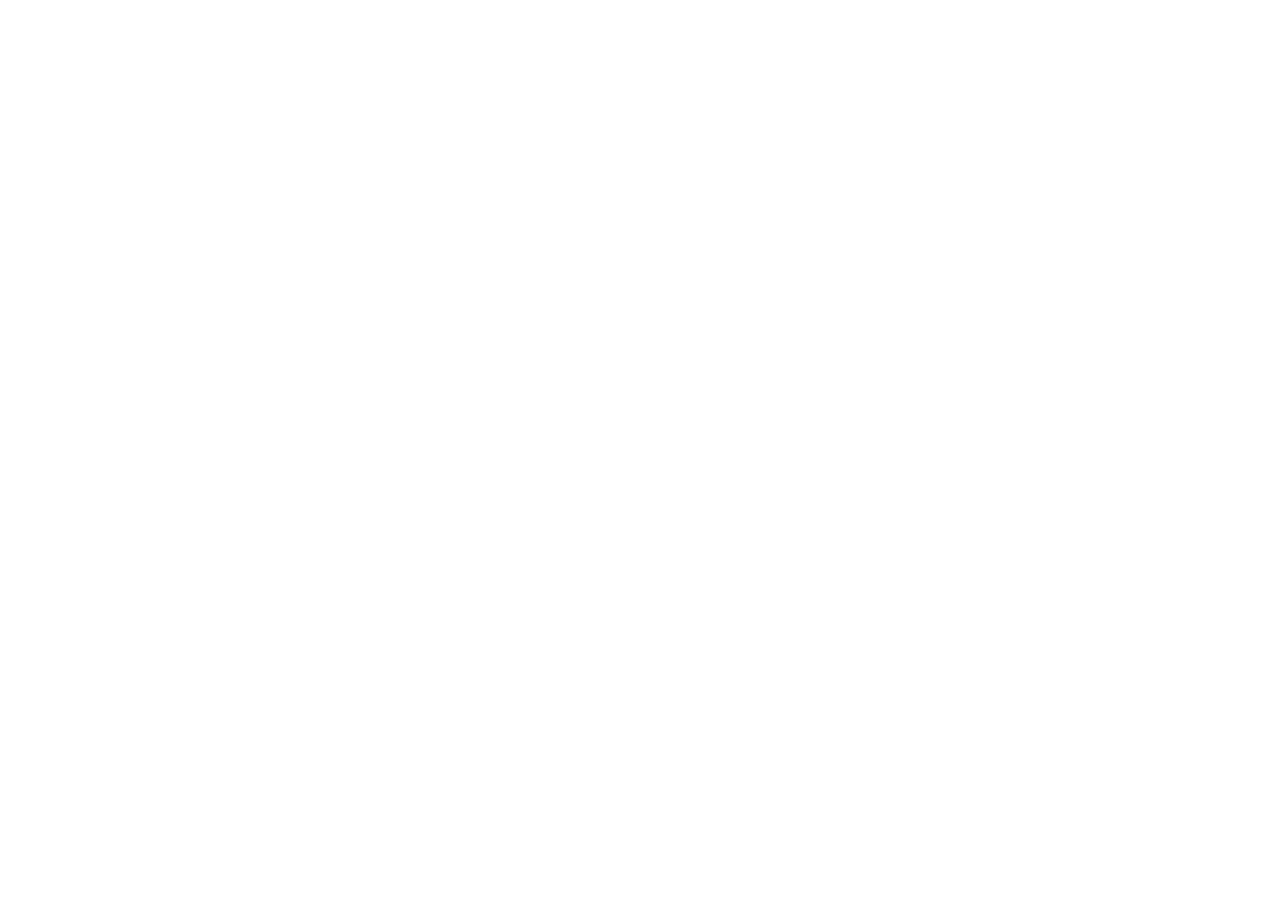
==== docs/index.html @ a2754d24 "Add standalone mobile PWA demo" ====
<!doctype html>
<html lang="pl">
<head>
  <meta charset="utf-8">
  <meta name="viewport" content="width=device-width,initial-scale=1,viewport-fit=cover">
  <meta name="theme-color" content="#111827">
  <meta name="apple-mobile-web-app-capable" content="yes">
  <meta name="apple-mobile-web-app-status-bar-style" content="default">
  <meta name="apple-mobile-web-app-title" content="Delegacje">
  <title>Delegacje + Flota</title>
  <link rel="manifest" href="./manifest.webmanifest">
  <link rel="stylesheet" href="./style.css">
</head>
<body>
  <div id="app"></div>
  <input id="cameraInput" type="file" accept="image/*" capture="environment" hidden>
  <script src="./app.js"></script>
</body>
</html>
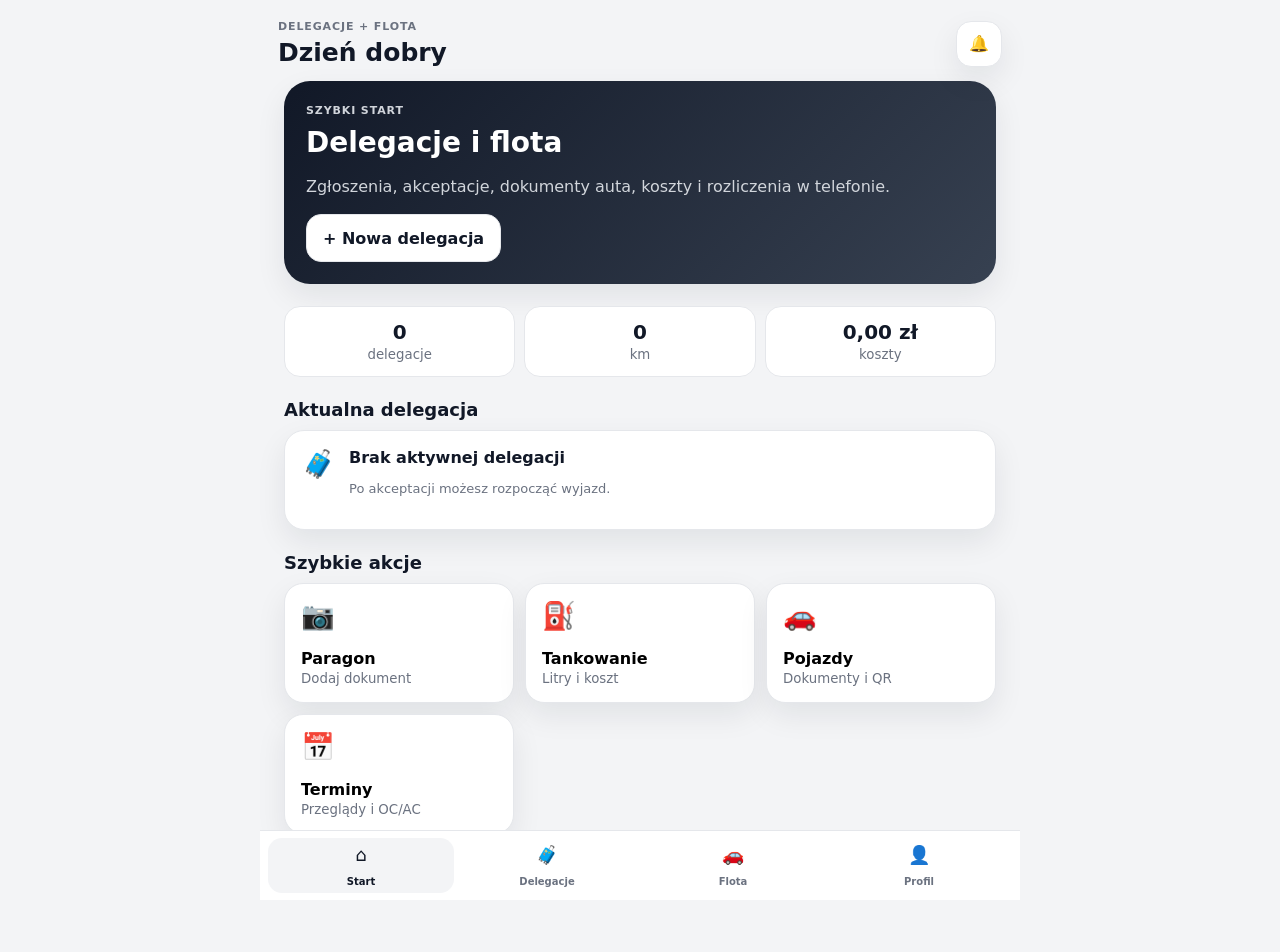
==== commit 9be6c450: "Load accounting module in Pages PWA" ====
--- a/docs/index.html
+++ b/docs/index.html
@@ -10,10 +10,12 @@
   <title>Delegacje + Flota</title>
   <link rel="manifest" href="./manifest.webmanifest">
   <link rel="stylesheet" href="./style.css">
+  <link rel="stylesheet" href="./accounting.css">
 </head>
 <body>
   <div id="app"></div>
   <input id="cameraInput" type="file" accept="image/*" capture="environment" hidden>
   <script src="./app.js"></script>
+  <script src="./accounting.js"></script>
 </body>
 </html>
--- a/docs/style.css
+++ b/docs/style.css
@@ -0,0 +1 @@
+:root{--bg:#f3f4f6;--card:#fff;--text:#111827;--muted:#6b7280;--line:#e5e7eb;--ok:#166534;--warn:#b45309;--danger:#b91c1c;--shadow:0 12px 30px rgba(17,24,39,.08)}*{box-sizing:border-box}html{background:var(--bg)}body{margin:0;font-family:Inter,system-ui,-apple-system,"Segoe UI",sans-serif;background:var(--bg);color:var(--text)}button,input,select,textarea{font:inherit}button{cursor:pointer}.shell{max-width:760px;margin:auto;min-height:100vh;padding-bottom:92px}.top{display:flex;justify-content:space-between;align-items:center;padding:calc(20px + env(safe-area-inset-top)) 18px 14px}.eyebrow{font-size:11px;text-transform:uppercase;letter-spacing:.08em;font-weight:800;color:var(--muted);margin:0 0 5px}.top h1,.page h1{font-size:25px;margin:0}.bell,.back{width:46px;height:46px;border:1px solid var(--line);background:#fff;border-radius:15px;box-shadow:var(--shadow);position:relative}.bell b{position:absolute;right:-2px;top:-4px;background:#b91c1c;color:#fff;border-radius:999px;min-width:18px;height:18px;font-size:10px;display:grid;place-items:center}main{padding:0 15px 26px;display:grid;gap:22px}.hero{border-radius:26px;padding:22px;background:linear-gradient(135deg,#111827,#374151);color:#fff;box-shadow:var(--shadow)}.hero h2{font-size:28px;margin:7px 0}.hero p{color:#d1d5db;line-height:1.45}.btn{border:0;border-radius:15px;min-height:48px;padding:0 16px;font-weight:800}.btn.light{background:#fff;color:#111827;border:1px solid var(--line)}.btn.dark{background:#111827;color:#fff}.btn.danger{background:#fee2e2;color:#991b1b}.btn.full{width:100%}.section-title{display:flex;justify-content:space-between;align-items:center;margin-bottom:10px}.section-title h2{font-size:18px;margin:0}.section-title button{border:0;background:none;color:var(--muted);font-weight:700}.card{background:#fff;border:1px solid var(--line);border-radius:20px;padding:17px;box-shadow:var(--shadow)}.empty{display:flex;gap:13px}.empty .ico{font-size:27px}.empty p,.muted{color:var(--muted);font-size:13px;line-height:1.45}.grid{display:grid;grid-template-columns:repeat(2,minmax(0,1fr));gap:11px}.action{min-height:120px;border:1px solid var(--line);background:#fff;border-radius:19px;padding:16px;text-align:left;box-shadow:var(--shadow);display:flex;flex-direction:column}.action .emoji{font-size:27px;margin-bottom:auto}.action strong{margin-top:15px}.action small{color:var(--muted);margin-top:3px}.nav{position:fixed;bottom:0;left:50%;transform:translateX(-50%);width:min(760px,100%);display:grid;grid-template-columns:repeat(4,1fr);background:rgba(255,255,255,.97);backdrop-filter:blur(12px);border-top:1px solid var(--line);padding:7px 8px calc(7px + env(safe-area-inset-bottom));z-index:20}.nav button{border:0;background:transparent;min-height:55px;border-radius:14px;color:var(--muted);display:grid;place-items:center;font-size:18px}.nav button span{font-size:10px;font-weight:800}.nav button.active{background:#f3f4f6;color:#111827}.page{display:flex;align-items:center;gap:13px;padding:calc(20px + env(safe-area-inset-top)) 18px 15px}.page .grow{flex:1}.stack,.timeline{display:grid;gap:11px}.list{display:flex;justify-content:space-between;align-items:center;gap:12px}.list p{margin:5px 0 0}.pill{display:inline-flex;padding:5px 8px;border-radius:999px;background:#f3f4f6;color:#374151;font-size:10px;font-weight:900;text-transform:uppercase}.pill.ok{background:#dcfce7;color:#166534}.pill.warn{background:#fef3c7;color:#92400e}.pill.danger{background:#fee2e2;color:#991b1b}.form{display:grid;gap:14px}.form label{display:grid;gap:7px;font-size:13px;font-weight:800}.form input,.form select,.form textarea{width:100%;border:1px solid #d1d5db;border-radius:14px;padding:12px;background:#fff}.form textarea{resize:vertical}.row2{display:grid;grid-template-columns:1fr 1fr;gap:10px}.notice{padding:12px 14px;border-radius:14px;font-size:13px;background:#eff6ff;color:#1e40af;border:1px solid #bfdbfe}.notice.ok{background:#f0fdf4;color:#166534;border-color:#bbf7d0}.notice.warn{background:#fffbeb;color:#92400e;border-color:#fde68a}.detail{display:grid;gap:10px}.detail>div{display:flex;justify-content:space-between;gap:15px;border-bottom:1px solid var(--line);padding-bottom:10px}.detail>div:last-child{border:0;padding:0}.detail span{color:var(--muted);font-size:12px}.detail strong{text-align:right}.vehicle-actions,.approval-actions,.role-switch{display:grid;grid-template-columns:1fr 1fr;gap:9px;margin-top:13px}.role-switch{grid-template-columns:repeat(3,1fr)}.file-preview{font-size:12px;color:var(--muted);margin-top:5px}.stats{display:grid;grid-template-columns:repeat(3,1fr);gap:9px}.stat{background:#fff;border:1px solid var(--line);border-radius:16px;padding:13px;text-align:center}.stat strong{font-size:20px;display:block}.stat small{color:var(--muted)}.manager-card{display:flex;justify-content:space-between;align-items:center}.deadlines{display:flex;gap:8px;flex-wrap:wrap;margin-top:12px;font-size:12px}.qr-card{text-align:center}.qr-card img{width:220px;max-width:100%;border-radius:14px;border:8px solid #fff;box-shadow:0 5px 20px rgba(0,0,0,.08)}.timeline-item{display:grid;grid-template-columns:auto 1fr;gap:12px}.timeline-icon{font-size:24px}.settlement-sheet{background:#fff;border:1px solid var(--line);border-radius:20px;padding:24px;box-shadow:var(--shadow)}.settlement-head{display:flex;justify-content:space-between;gap:20px;border-bottom:2px solid #111827;padding-bottom:16px;margin-bottom:18px}.settlement-head h1{margin:3px 0 0;font-size:22px}.settlement-grid{display:grid;grid-template-columns:1fr 1fr;gap:14px;margin-bottom:20px}.settlement-grid div{display:grid;gap:4px}.settlement-grid span{font-size:11px;color:var(--muted);text-transform:uppercase}.settlement-sheet table{width:100%;border-collapse:collapse;font-size:13px}.settlement-sheet th,.settlement-sheet td{border-bottom:1px solid var(--line);padding:10px 6px;text-align:left}.settlement-sheet th:last-child,.settlement-sheet td:last-child{text-align:right}.signature-row{display:grid;grid-template-columns:1fr 1fr;gap:32px;margin-top:42px}.signature-row div{border-top:1px solid #777;padding-top:8px;font-size:12px;text-align:center;color:#555}@media(min-width:640px){main{padding-left:24px;padding-right:24px}.grid{grid-template-columns:repeat(3,1fr)}}@media(max-width:520px){.role-switch{grid-template-columns:1fr}.settlement-grid{grid-template-columns:1fr}.settlement-sheet{padding:16px}.settlement-sheet table{font-size:11px}}@media print{body{background:#fff}.no-print,.nav,.top,.btn.no-print{display:none!important}.shell,.print-shell{max-width:none;padding:0}.print-shell main{padding:0}.settlement-sheet{box-shadow:none;border:0;border-radius:0;padding:0}.settlement-head{margin-top:0}.signature-row{margin-top:60px}@page{size:A4;margin:15mm}}
--- a/docs/accounting.css
+++ b/docs/accounting.css
@@ -0,0 +1 @@
+.accounting-stats{grid-template-columns:repeat(2,1fr)}.accounting-settings{margin-top:4px}.accounting-toolbar,.toolbar{display:flex;gap:10px;flex-wrap:wrap}.accounting-row{cursor:pointer}.accounting-total{margin-top:10px;font-size:20px;font-weight:900;text-align:right}.settlement-summary h2,.accounting-settings h2{margin-top:0}.total-row{font-size:18px;padding-top:12px!important}.checkline{display:flex!important;grid-template-columns:none!important;align-items:center;gap:9px}.checkline input{width:20px!important;height:20px}.accounting-entry{margin-top:8px}@media(min-width:640px){.accounting-stats{grid-template-columns:repeat(4,1fr)}}@media print{body{background:#fff}.nav,.top,.page .back,.toolbar,.accounting-settings,.bell{display:none!important}.shell{max-width:none;padding:0}.page{padding:0 0 18px}.page h1{font-size:24px}main{padding:0;display:block}.card{box-shadow:none;border:1px solid #ccc;margin:0 0 14px;break-inside:avoid}.form{display:none}.settlement-summary{display:block}.accounting-entry{display:none}}
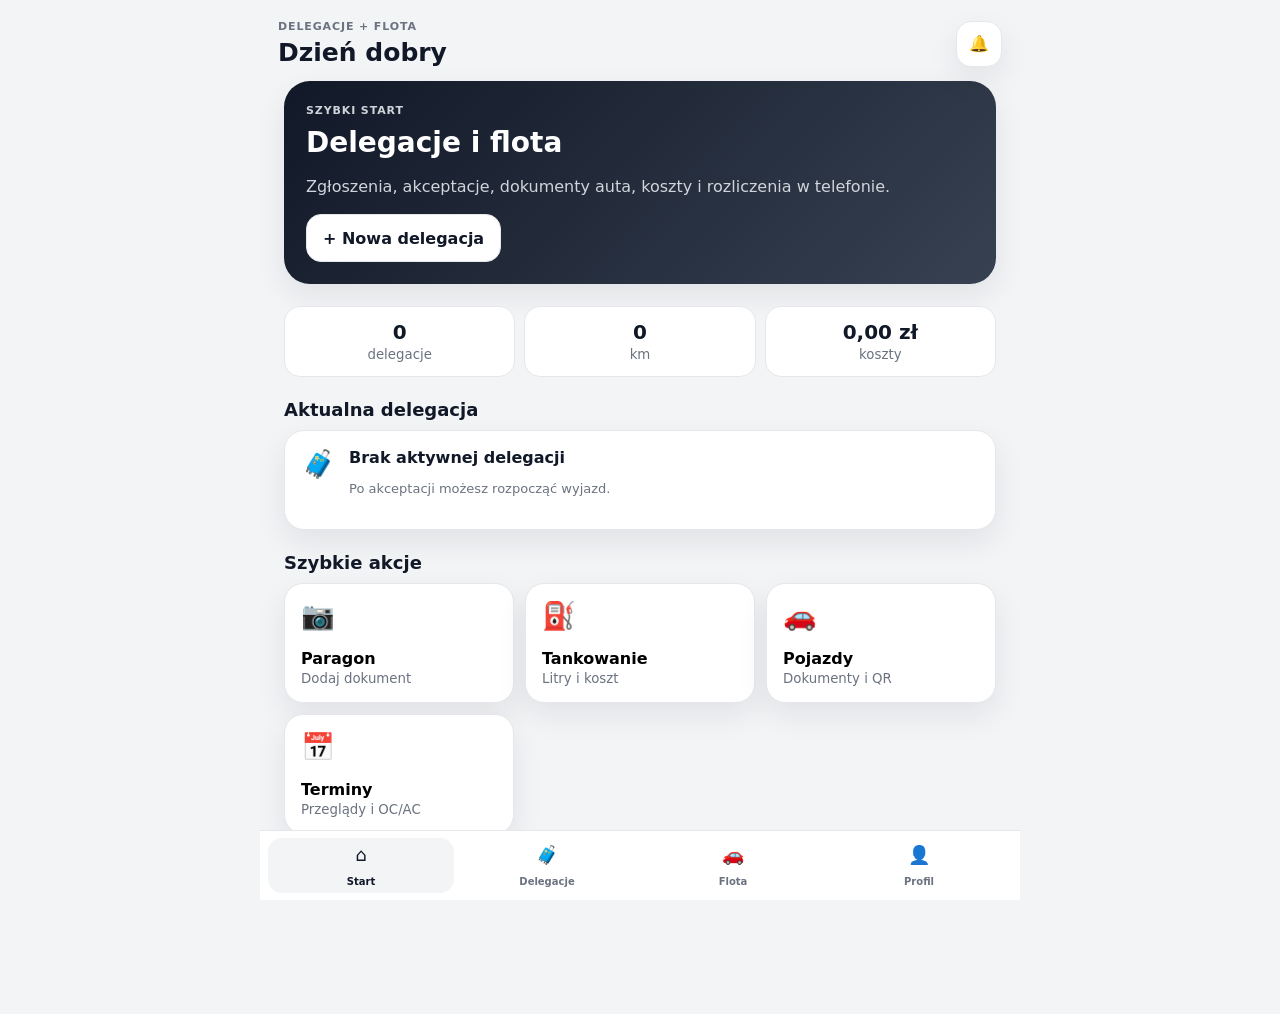
==== commit 4bddfe75: "Load Super Admin module" ====
--- a/docs/index.html
+++ b/docs/index.html
@@ -11,11 +11,13 @@
   <link rel="manifest" href="./manifest.webmanifest">
   <link rel="stylesheet" href="./style.css">
   <link rel="stylesheet" href="./accounting.css">
+  <link rel="stylesheet" href="./superadmin.css">
 </head>
 <body>
   <div id="app"></div>
   <input id="cameraInput" type="file" accept="image/*" capture="environment" hidden>
   <script src="./app.js"></script>
   <script src="./accounting.js"></script>
+  <script src="./superadmin.js"></script>
 </body>
 </html>
--- a/docs/superadmin.css
+++ b/docs/superadmin.css
@@ -0,0 +1 @@
+.superadmin-grid{display:grid;grid-template-columns:repeat(2,minmax(0,1fr));gap:10px}.superadmin-card h2,.superadmin-card h3{margin-top:0}.superadmin-tabs{display:flex;gap:8px;flex-wrap:wrap}.superadmin-tabs .btn{min-height:40px;padding:0 12px}.admin-user{display:grid;grid-template-columns:1fr auto;gap:10px;align-items:center}.admin-user small{display:block;color:var(--muted);margin-top:3px}.admin-badge{font-size:10px;font-weight:900;text-transform:uppercase;padding:5px 8px;border-radius:999px;background:#eef2ff;color:#3730a3}.admin-audit{font-size:12px}.admin-audit strong{display:block}.admin-kpis{display:grid;grid-template-columns:repeat(2,1fr);gap:8px}.admin-kpis .stat{min-width:0}.brand-preview{display:flex;align-items:center;gap:12px;padding:12px;border:1px solid var(--line);border-radius:14px}.brand-preview img,.custom-brand-logo{width:46px;height:46px;object-fit:contain;border-radius:10px;background:#fff;border:1px solid var(--line)}.brand-preview .brand-dot{width:34px;height:34px;border-radius:50%;background:var(--brand-color,#111827)}.legal-footer{display:flex;justify-content:center;gap:12px;flex-wrap:wrap;padding:18px 8px 6px;color:var(--muted);font-size:12px}.legal-footer button{border:0;background:none;color:inherit;text-decoration:underline}.secret-warning{padding:12px 14px;border-radius:14px;background:#fff7ed;color:#9a3412;border:1px solid #fed7aa;font-size:12px}.config-actions{display:grid;grid-template-columns:1fr 1fr;gap:10px}.role-chip{display:inline-flex;padding:4px 7px;border-radius:999px;background:#f3f4f6;font-size:10px;font-weight:800}.btn.dark{background:var(--brand-color,#111827)}.hero{background:linear-gradient(135deg,var(--brand-color,#111827),#374151)}@media(min-width:640px){.superadmin-grid{grid-template-columns:repeat(3,minmax(0,1fr))}.admin-kpis{grid-template-columns:repeat(4,1fr)}}@media print{.superadmin-entry,.legal-footer{display:none!important}}
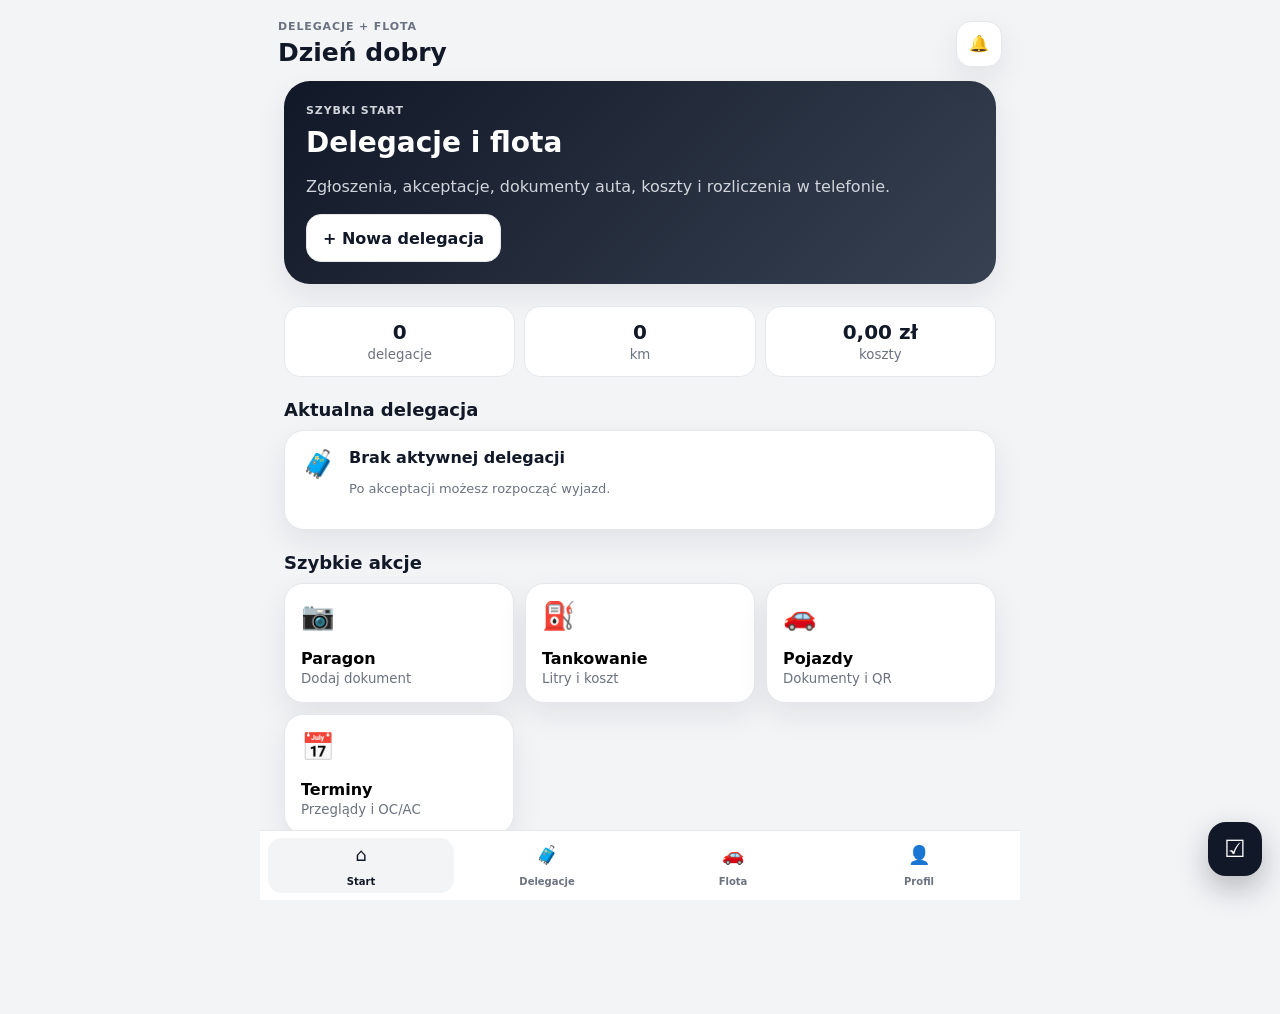
==== commit 406fc1a7: "Load task center in Pages PWA" ====
--- a/docs/index.html
+++ b/docs/index.html
@@ -12,6 +12,7 @@
   <link rel="stylesheet" href="./style.css">
   <link rel="stylesheet" href="./accounting.css">
   <link rel="stylesheet" href="./superadmin.css">
+  <link rel="stylesheet" href="./tasks.css">
 </head>
 <body>
   <div id="app"></div>
@@ -19,5 +20,6 @@
   <script src="./app.js"></script>
   <script src="./accounting.js"></script>
   <script src="./superadmin.js"></script>
+  <script src="./tasks.js"></script>
 </body>
 </html>
--- a/docs/tasks.css
+++ b/docs/tasks.css
@@ -0,0 +1 @@
+.task-launch{position:fixed;right:18px;bottom:86px;z-index:1200;width:54px;height:54px;border:0;border-radius:18px;background:#111827;color:#fff;font-size:24px;box-shadow:0 12px 30px rgba(17,24,39,.28);display:grid;place-items:center}.task-launch b{position:absolute;right:-4px;top:-5px;min-width:22px;height:22px;padding:0 5px;border-radius:999px;background:#dc2626;color:white;font:700 12px/22px system-ui}.task-overlay{position:fixed;inset:0;z-index:1500;background:rgba(15,23,42,.5);display:flex;align-items:flex-end;justify-content:center;padding:12px}.task-panel{width:min(680px,100%);max-height:88vh;overflow:auto;background:#f8fafc;border-radius:24px 24px 16px 16px;padding:18px;box-shadow:0 -20px 60px rgba(15,23,42,.25)}.task-head{display:flex;justify-content:space-between;gap:12px;align-items:center;margin-bottom:12px}.task-head h2{margin:0}.task-close{border:0;background:#e2e8f0;border-radius:12px;width:40px;height:40px;font-size:20px}.task-list{display:grid;gap:10px}.task-item{width:100%;text-align:left;border:0;background:white;border-radius:16px;padding:14px;box-shadow:0 2px 10px rgba(15,23,42,.06);display:flex;justify-content:space-between;gap:12px;align-items:center}.task-item strong{display:block;margin-bottom:4px}.task-item small{color:#64748b}.task-count{min-width:34px;height:34px;border-radius:999px;background:#f1f5f9;display:grid;place-items:center;font-weight:800}.task-item.urgent .task-count{background:#fee2e2;color:#991b1b}.task-item.warn .task-count{background:#fef3c7;color:#92400e}.task-empty{background:white;border-radius:16px;padding:22px;text-align:center;color:#64748b}@media(min-width:760px){.task-overlay{align-items:center}.task-panel{border-radius:24px}.task-launch{bottom:24px}}
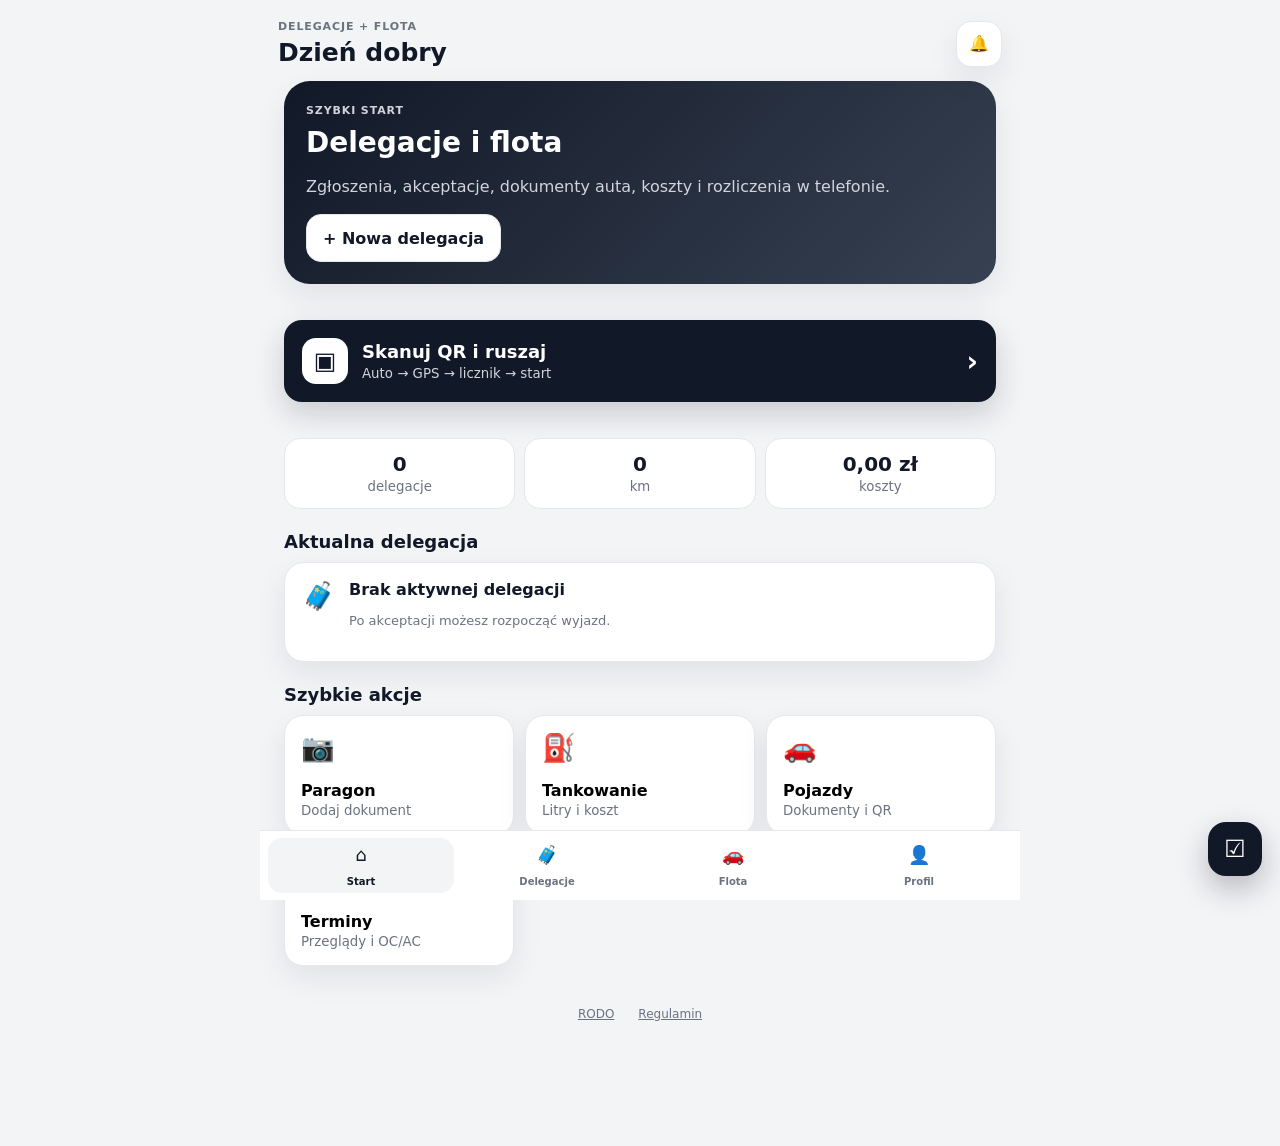
==== commit f846fbe8: "Load QR GPS quick start module" ====
--- a/docs/index.html
+++ b/docs/index.html
@@ -13,6 +13,7 @@
   <link rel="stylesheet" href="./accounting.css">
   <link rel="stylesheet" href="./superadmin.css">
   <link rel="stylesheet" href="./tasks.css">
+  <link rel="stylesheet" href="./quickstart.css">
 </head>
 <body>
   <div id="app"></div>
@@ -21,5 +22,6 @@
   <script src="./accounting.js"></script>
   <script src="./superadmin.js"></script>
   <script src="./tasks.js"></script>
+  <script src="./quickstart.js"></script>
 </body>
 </html>
--- a/docs/quickstart.css
+++ b/docs/quickstart.css
@@ -0,0 +1 @@
+.quickstart-wrap{margin:14px 0}.quickstart-hero{width:100%;border:0;border-radius:18px;padding:18px;display:grid;grid-template-columns:auto 1fr auto;align-items:center;gap:14px;text-align:left;background:#111827;color:#fff;box-shadow:0 12px 30px rgba(17,24,39,.18);cursor:pointer}.quickstart-hero strong{display:block;font-size:18px}.quickstart-hero small{display:block;margin-top:4px;color:#d1d5db}.quickstart-hero b{font-size:28px}.quickstart-icon{display:grid;place-items:center;width:46px;height:46px;border-radius:14px;background:#fff;color:#111827;font-size:24px;font-weight:900}.quickstart-card{display:flex;align-items:center;justify-content:space-between;gap:14px;border:2px solid #111827}.quickstart-card.active{background:#f9fafb}.quickstart-card h2{margin:4px 0}.quickstart-scan{display:grid;gap:12px}.qr-reader{overflow:hidden;border-radius:16px;margin:14px 0;min-height:280px;background:#111827}.qr-reader video{border-radius:16px}.gps-status{padding:14px;border-radius:14px;background:#f3f4f6;line-height:1.45;word-break:break-word}.quick-vehicle{display:flex;justify-content:space-between;align-items:center;gap:14px}.btn.success{background:#166534;color:#fff}.btn:disabled{opacity:.45;cursor:not-allowed}@media(max-width:520px){.quickstart-card{align-items:flex-start;flex-direction:column}.quickstart-card .btn{width:100%}.qr-reader{min-height:240px}}
